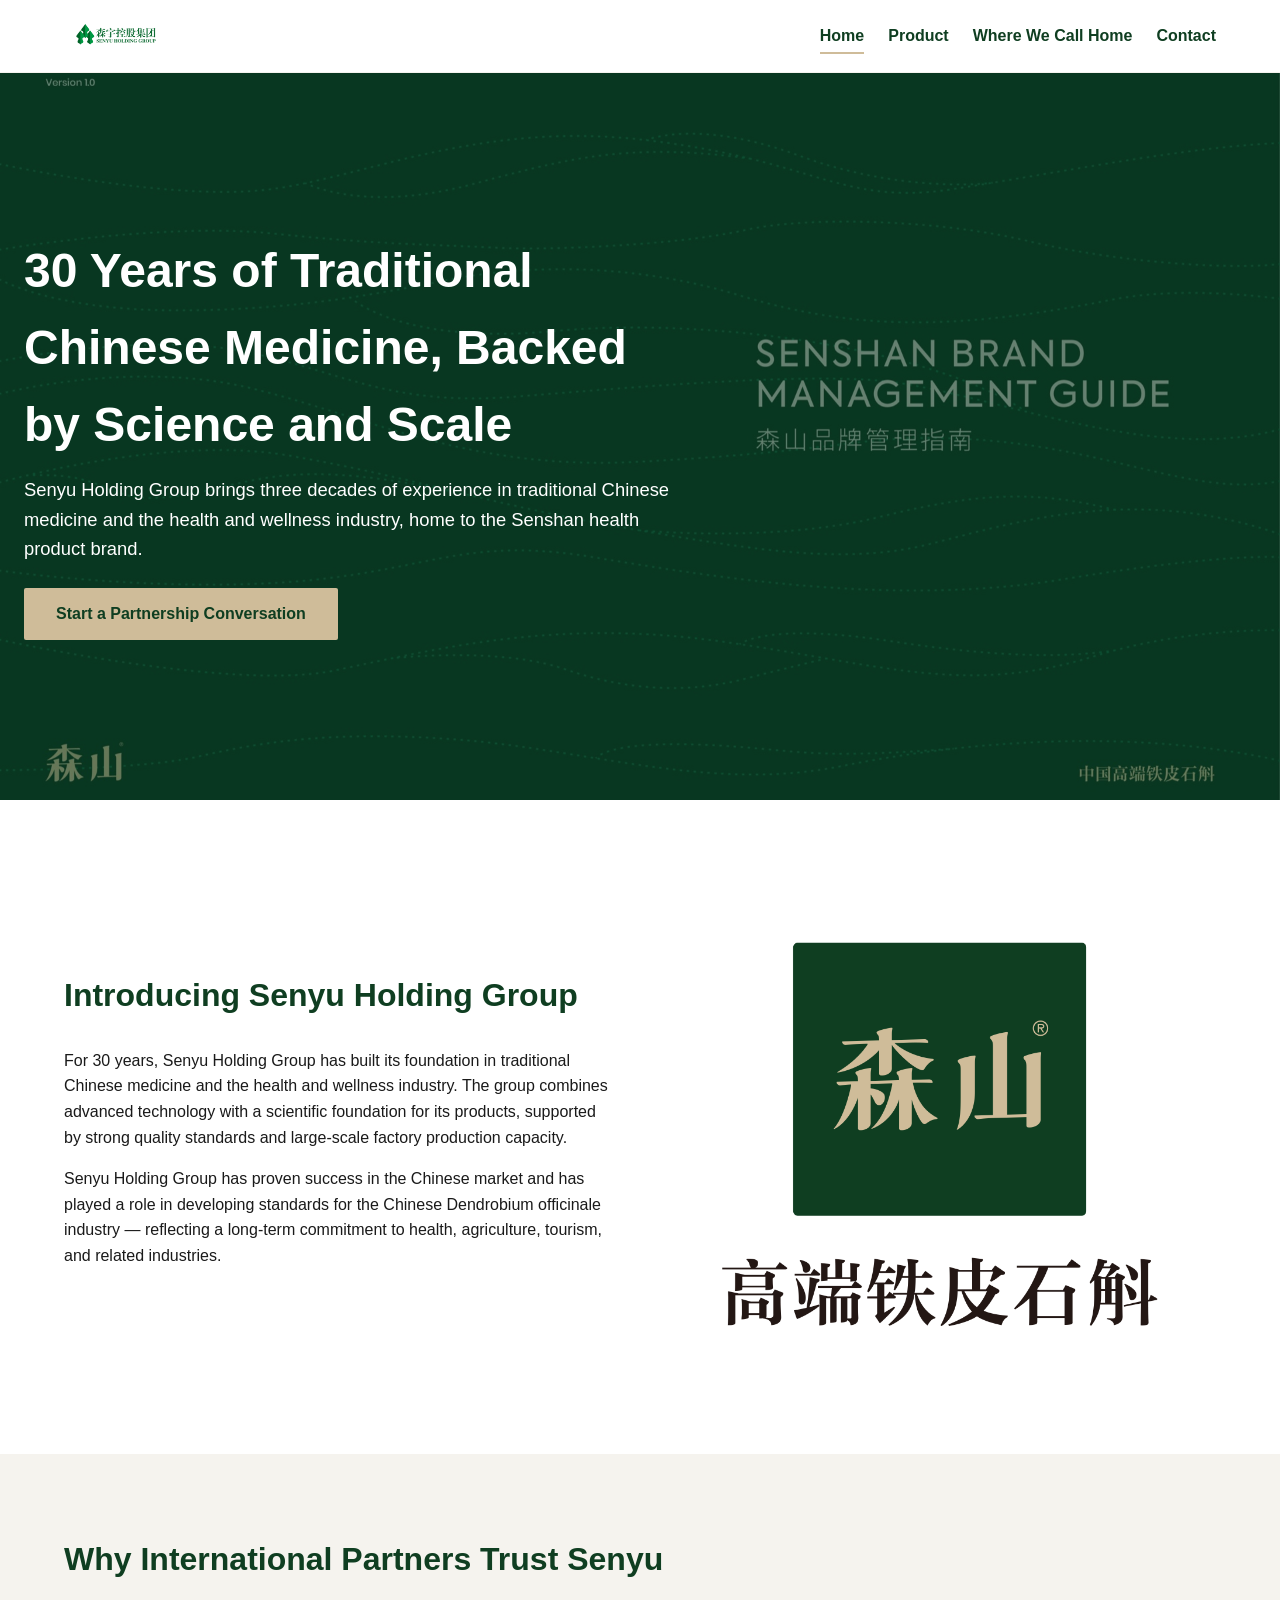
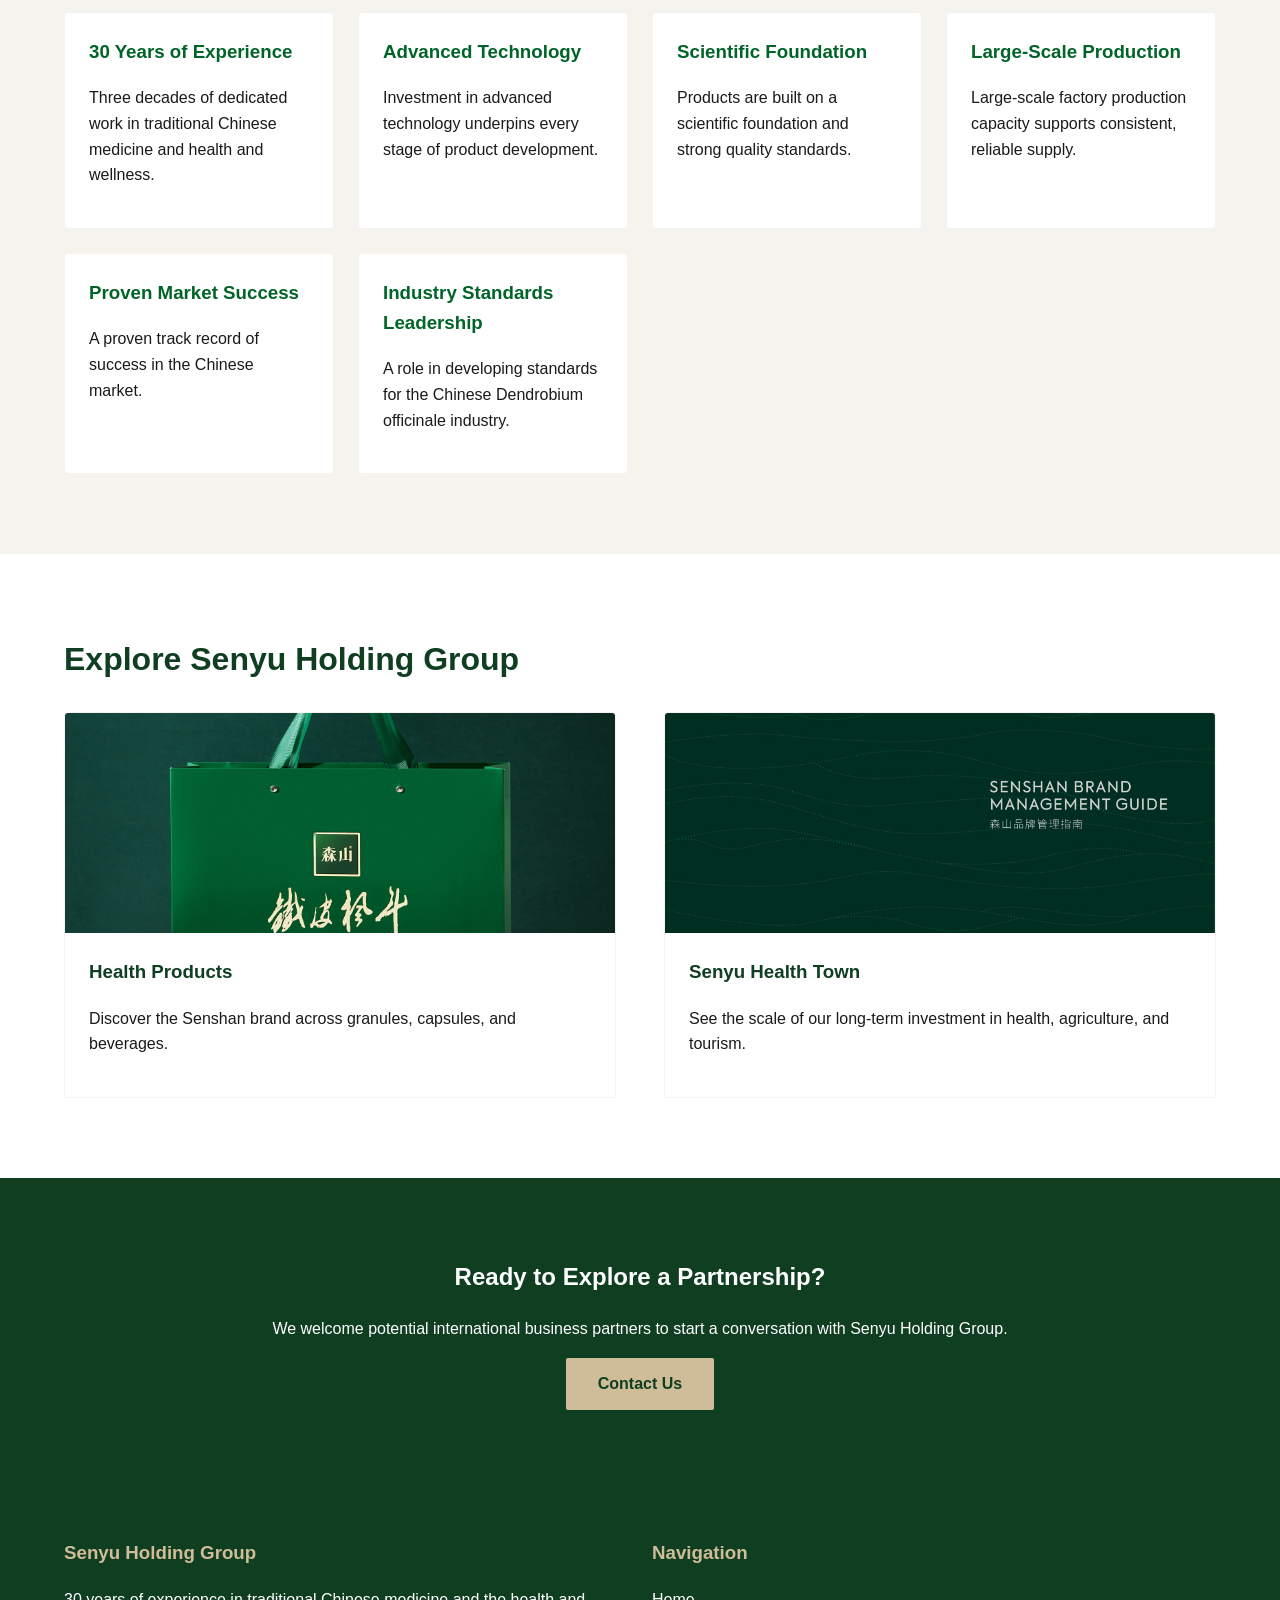
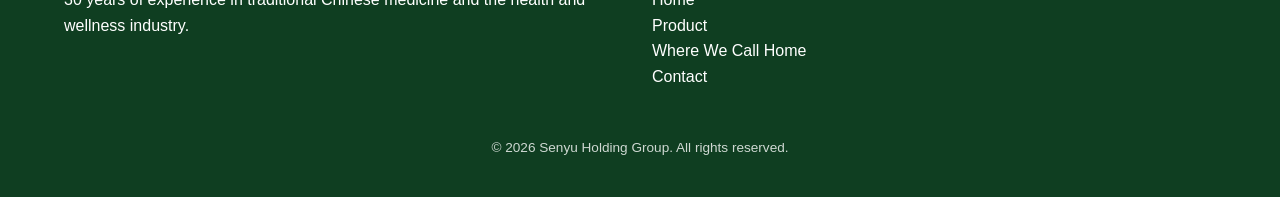
==== index.html @ 96825919 "push all" ====
<!DOCTYPE html>
<html lang="en">
<head>
  <meta charset="UTF-8">
  <meta name="viewport" content="width=device-width, initial-scale=1.0">
  <title>Senyu Holding Group | 30 Years in Traditional Chinese Medicine &amp; Wellness</title>
  <meta name="description" content="Senyu Holding Group is a Chinese company with 30 years of experience in traditional Chinese medicine and the health and wellness industry, home to the Senshan health product brand.">
  <link rel="icon" type="image/png" href="photo/branding/favicon.png">
  <link rel="stylesheet" href="stylesheets/styles.css">
</head>
<body>

  <header class="site-header">
    <div class="container">
      <a class="site-logo" href="index.html">
        <img src="photo/branding/senyu-logo-horizontal.png" alt="Senyu Holding Group logo">
      </a>
      <button class="nav-toggle" aria-label="Toggle navigation" aria-expanded="false" aria-controls="primary-navigation">&#9776;</button>
      <nav class="site-nav" id="primary-navigation">
        <ul>
          <li><a href="index.html" aria-current="page">Home</a></li>
          <li><a href="products.html">Product</a></li>
          <li><a href="health-town.html">Where We Call Home</a></li>
          <li><a href="contact.html">Contact</a></li>
        </ul>
      </nav>
    </div>
  </header>

  <main>

    <section class="hero" style="background-image: url('photo/branding/brand-guide-cover-hero.jpg');">
      <div class="hero-content">
        <h1>30 Years of Traditional Chinese Medicine, Backed by Science and Scale</h1>
        <p>Senyu Holding Group brings three decades of experience in traditional Chinese medicine and the health and wellness industry, home to the Senshan health product brand.</p>
        <a class="btn" href="contact.html">Start a Partnership Conversation</a>
      </div>
    </section>

    <section>
      <div class="container two-col">
        <div>
          <h2 class="section-title">Introducing Senyu Holding Group</h2>
          <p>For 30 years, Senyu Holding Group has built its foundation in traditional Chinese medicine and the health and wellness industry. The group combines advanced technology with a scientific foundation for its products, supported by strong quality standards and large-scale factory production capacity.</p>
          <p>Senyu Holding Group has proven success in the Chinese market and has played a role in developing standards for the Chinese Dendrobium officinale industry &mdash; reflecting a long-term commitment to health, agriculture, tourism, and related industries.</p>
        </div>
        <div>
          <img src="photo/branding/senshan-logo-gold-on-green.png" alt="Senshan brand mark, the health product brand of Senyu Holding Group">
        </div>
      </div>
    </section>

    <section class="alt">
      <div class="container">
        <h2 class="section-title">Why International Partners Trust Senyu</h2>
        <div class="facts-grid">
          <div class="fact-card">
            <h3>30 Years of Experience</h3>
            <p>Three decades of dedicated work in traditional Chinese medicine and health and wellness.</p>
          </div>
          <div class="fact-card">
            <h3>Advanced Technology</h3>
            <p>Investment in advanced technology underpins every stage of product development.</p>
          </div>
          <div class="fact-card">
            <h3>Scientific Foundation</h3>
            <p>Products are built on a scientific foundation and strong quality standards.</p>
          </div>
          <div class="fact-card">
            <h3>Large-Scale Production</h3>
            <p>Large-scale factory production capacity supports consistent, reliable supply.</p>
          </div>
          <div class="fact-card">
            <h3>Proven Market Success</h3>
            <p>A proven track record of success in the Chinese market.</p>
          </div>
          <div class="fact-card">
            <h3>Industry Standards Leadership</h3>
            <p>A role in developing standards for the Chinese Dendrobium officinale industry.</p>
          </div>
        </div>
      </div>
    </section>

    <section>
      <div class="container">
        <h2 class="section-title">Explore Senyu Holding Group</h2>
        <div class="promo-grid">
          <a class="promo-card" href="products.html">
            <img src="photo/granules/24pack/packaging.jpg" alt="Senshan health product packaging">
            <div class="promo-card-body">
              <h3>Health Products</h3>
              <p>Discover the Senshan brand across granules, capsules, and beverages.</p>
            </div>
          </a>
          <a class="promo-card" href="health-town.html">
            <img src="photo/branding/brand-guide-cover-hero.jpg" alt="Senshan brand identity artwork">
            <div class="promo-card-body">
              <h3>Senyu Health Town</h3>
              <p>See the scale of our long-term investment in health, agriculture, and tourism.</p>
            </div>
          </a>
        </div>
      </div>
    </section>

    <section class="cta-band">
      <div class="container">
        <h2>Ready to Explore a Partnership?</h2>
        <p>We welcome potential international business partners to start a conversation with Senyu Holding Group.</p>
        <a class="btn" href="contact.html">Contact Us</a>
      </div>
    </section>

  </main>

  <footer class="site-footer">
    <div class="container footer-grid">
      <div>
        <h3>Senyu Holding Group</h3>
        <p>30 years of experience in traditional Chinese medicine and the health and wellness industry.</p>
      </div>
      <div>
        <h3>Navigation</h3>
        <nav>
          <ul>
            <li><a href="index.html">Home</a></li>
            <li><a href="products.html">Product</a></li>
            <li><a href="health-town.html">Where We Call Home</a></li>
            <li><a href="contact.html">Contact</a></li>
          </ul>
        </nav>
      </div>
    </div>
    <p class="footer-bottom">&copy; 2026 Senyu Holding Group. All rights reserved.</p>
  </footer>

  <script src="script.js"></script>
</body>
</html>
---- stylesheets/styles.css ----
/* Senyu Holding Group — shared stylesheet for all pages */

:root {
  --color-primary: #006428;
  --color-primary-dark: #0f3e21;
  --color-accent: #cfbc99;
  --color-bg: #ffffff;
  --color-bg-alt: #f5f3ee;
  --color-text: #1a1a1a;
  --color-text-light: #ffffff;
  --max-width: 1200px;
  --spacing-sm: 0.75rem;
  --spacing-md: 1.5rem;
  --spacing-lg: 3rem;
  --spacing-xl: 5rem;
  --font-base: "Helvetica Neue", Arial, sans-serif;
}

* {
  box-sizing: border-box;
}

body {
  margin: 0;
  font-family: var(--font-base);
  color: var(--color-text);
  background-color: var(--color-bg);
  line-height: 1.6;
}

img {
  max-width: 100%;
  display: block;
}

a {
  color: inherit;
}

.container {
  max-width: var(--max-width);
  margin: 0 auto;
  padding: 0 var(--spacing-md);
}

/* Header / Navigation */

.site-header {
  background-color: var(--color-bg);
  border-bottom: 1px solid var(--color-bg-alt);
  position: sticky;
  top: 0;
  z-index: 10;
}

.site-header .container {
  display: flex;
  align-items: center;
  justify-content: space-between;
  padding-top: var(--spacing-sm);
  padding-bottom: var(--spacing-sm);
}

.site-logo img {
  height: 48px;
  width: auto;
}

.site-nav ul {
  list-style: none;
  display: flex;
  gap: var(--spacing-md);
  margin: 0;
  padding: 0;
}

.site-nav a {
  text-decoration: none;
  font-weight: 600;
  color: var(--color-primary-dark);
  padding: 0.5rem 0;
  border-bottom: 2px solid transparent;
}

.site-nav a:hover,
.site-nav a[aria-current="page"] {
  border-bottom-color: var(--color-accent);
}

.nav-toggle {
  display: none;
  background: none;
  border: none;
  font-size: 1.75rem;
  color: var(--color-primary-dark);
  cursor: pointer;
}

/* Hero */

.hero {
  position: relative;
  color: var(--color-text-light);
  background-color: var(--color-primary-dark);
  background-size: cover;
  background-position: center;
  min-height: 60vh;
  display: flex;
  align-items: center;
}

.hero::before {
  content: "";
  position: absolute;
  inset: 0;
  background: rgba(15, 62, 33, 0.55);
}

.hero-content {
  position: relative;
  z-index: 1;
  padding: var(--spacing-xl) var(--spacing-md);
  max-width: 720px;
}

.hero-content h1 {
  font-size: clamp(2rem, 5vw, 3rem);
  margin: 0 0 var(--spacing-sm);
}

.hero-content p {
  font-size: 1.15rem;
  margin: 0 0 var(--spacing-md);
}

/* Buttons */

.btn {
  display: inline-block;
  padding: 0.85rem 2rem;
  background-color: var(--color-accent);
  color: var(--color-primary-dark);
  font-weight: 700;
  text-decoration: none;
  border-radius: 2px;
}

.btn:hover {
  opacity: 0.9;
}

/* Sections */

section {
  padding: var(--spacing-xl) 0;
}

section.alt {
  background-color: var(--color-bg-alt);
}

.section-title {
  color: var(--color-primary-dark);
  font-size: 2rem;
  margin-top: 0;
}

.two-col {
  display: grid;
  grid-template-columns: 1fr 1fr;
  gap: var(--spacing-lg);
  align-items: center;
}

/* Trust signals grid */

.facts-grid {
  display: grid;
  grid-template-columns: repeat(auto-fit, minmax(220px, 1fr));
  gap: var(--spacing-md);
  margin-top: var(--spacing-md);
}

.fact-card {
  background-color: var(--color-bg);
  border: 1px solid var(--color-bg-alt);
  border-radius: 4px;
  padding: var(--spacing-md);
}

.fact-card h3 {
  color: var(--color-primary);
  margin-top: 0;
}

/* Page links / promo cards */

.promo-grid {
  display: grid;
  grid-template-columns: repeat(auto-fit, minmax(280px, 1fr));
  gap: var(--spacing-lg);
  margin-top: var(--spacing-md);
}

.promo-card {
  display: block;
  text-decoration: none;
  color: var(--color-text);
  border-radius: 4px;
  overflow: hidden;
  border: 1px solid var(--color-bg-alt);
}

.promo-card img {
  width: 100%;
  height: 220px;
  object-fit: cover;
}

.promo-card-body {
  padding: var(--spacing-md);
}

.promo-card-body h3 {
  color: var(--color-primary-dark);
  margin-top: 0;
}

/* CTA band */

.cta-band {
  background-color: var(--color-primary-dark);
  color: var(--color-text-light);
  text-align: center;
}

.cta-band h2 {
  margin-top: 0;
}

/* Footer */

.site-footer {
  background-color: var(--color-primary-dark);
  color: var(--color-text-light);
  padding: var(--spacing-lg) 0 var(--spacing-md);
}

.footer-grid {
  display: grid;
  grid-template-columns: repeat(auto-fit, minmax(200px, 1fr));
  gap: var(--spacing-md);
}

.footer-grid h3 {
  margin-top: 0;
  color: var(--color-accent);
}

.site-footer nav ul {
  list-style: none;
  margin: 0;
  padding: 0;
}

.site-footer nav a {
  text-decoration: none;
  color: var(--color-text-light);
}

.footer-bottom {
  text-align: center;
  margin-top: var(--spacing-lg);
  font-size: 0.85rem;
  opacity: 0.8;
}

/* Responsive */

@media (max-width: 768px) {
  .nav-toggle {
    display: block;
  }

  .site-nav {
    display: none;
    width: 100%;
  }

  .site-nav.is-open {
    display: block;
  }

  .site-nav ul {
    flex-direction: column;
    gap: 0;
  }

  .site-nav li {
    border-top: 1px solid var(--color-bg-alt);
  }

  .site-nav a {
    display: block;
    padding: var(--spacing-sm) 0;
  }

  .two-col {
    grid-template-columns: 1fr;
  }
}
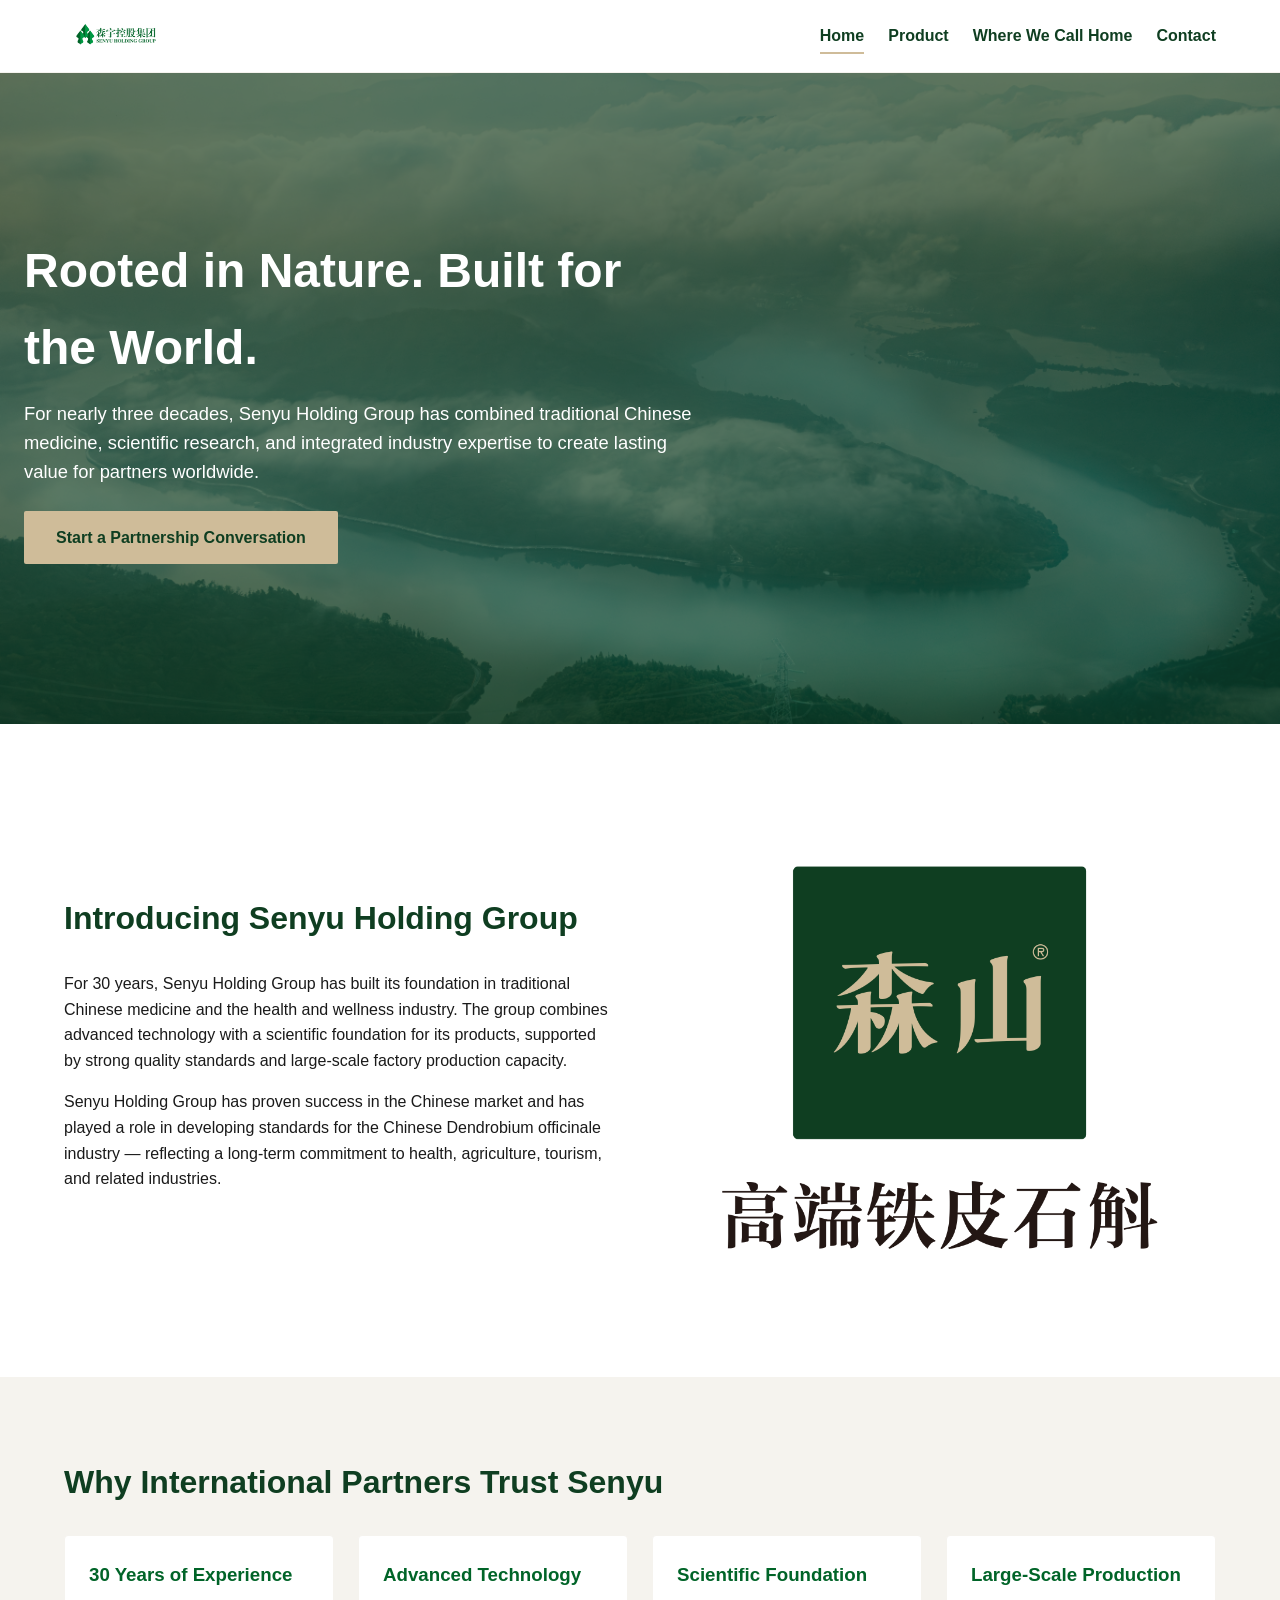
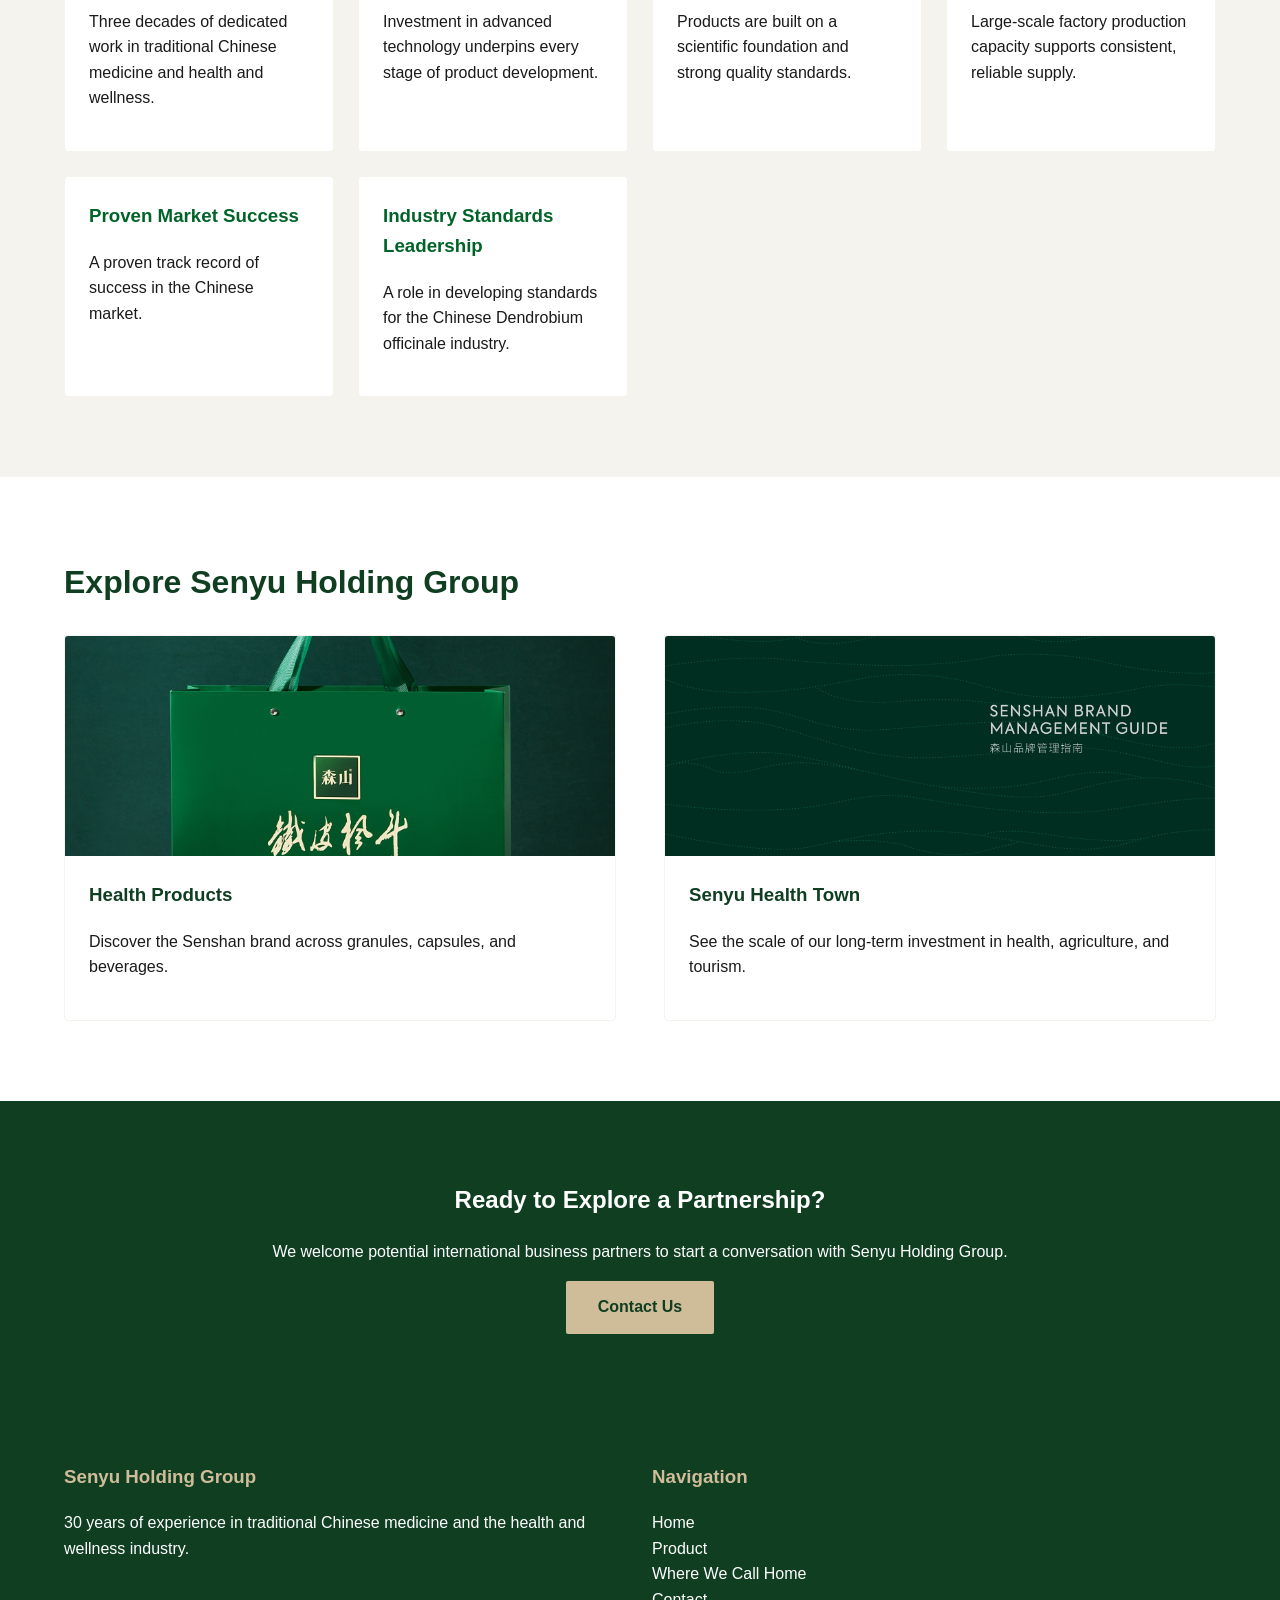
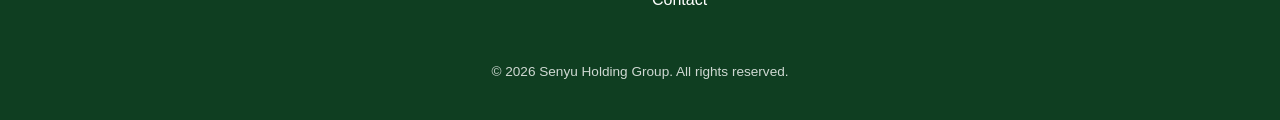
==== commit 015a6f7d: "Build contact page" ====
--- a/index.html
+++ b/index.html
@@ -29,10 +29,10 @@
 
   <main>
 
-    <section class="hero" style="background-image: url('photo/branding/brand-guide-cover-hero.jpg');">
+    <section class="hero" style="background-image: url('photo/branding/lishui-base-aerial.jpg');">
       <div class="hero-content">
-        <h1>30 Years of Traditional Chinese Medicine, Backed by Science and Scale</h1>
-        <p>Senyu Holding Group brings three decades of experience in traditional Chinese medicine and the health and wellness industry, home to the Senshan health product brand.</p>
+        <h1>Rooted in Nature. Built for the World.</h1>
+        <p>For nearly three decades, Senyu Holding Group has combined traditional Chinese medicine, scientific research, and integrated industry expertise to create lasting value for partners worldwide.</p>
         <a class="btn" href="contact.html">Start a Partnership Conversation</a>
       </div>
     </section>
--- a/stylesheets/styles.css
+++ b/stylesheets/styles.css
@@ -103,7 +103,7 @@
   color: var(--color-text-light);
   background-color: var(--color-primary-dark);
   background-size: cover;
-  background-position: center;
+  background-position: center 65%;
   min-height: 60vh;
   display: flex;
   align-items: center;
@@ -113,7 +113,7 @@
   content: "";
   position: absolute;
   inset: 0;
-  background: rgba(15, 62, 33, 0.55);
+  background: rgba(15, 62, 33, 0.65);
 }
 
 .hero-content {
@@ -226,6 +226,106 @@
   margin-top: 0;
 }
 
+/* Product cards */
+
+.product-grid {
+  display: grid;
+  grid-template-columns: repeat(auto-fit, minmax(260px, 1fr));
+  gap: var(--spacing-lg);
+  margin-top: var(--spacing-md);
+}
+
+.product-card {
+  background-color: var(--color-bg);
+  border-radius: 4px;
+  overflow: hidden;
+  border: 1px solid var(--color-bg-alt);
+}
+
+.product-card img {
+  width: 100%;
+  height: 240px;
+  object-fit: cover;
+}
+
+.product-card-body {
+  padding: var(--spacing-md);
+}
+
+.product-card-body h3 {
+  color: var(--color-primary-dark);
+  margin-top: 0;
+}
+
+/* Contact card */
+
+.contact-card {
+  background-color: var(--color-bg);
+  border: 1px solid var(--color-bg-alt);
+  border-radius: 4px;
+  padding: var(--spacing-md);
+  max-width: 420px;
+}
+
+.contact-card h3 {
+  color: var(--color-primary-dark);
+  margin-top: 0;
+}
+
+.contact-email {
+  color: var(--color-primary);
+  font-size: 1.15rem;
+  font-weight: 700;
+  text-decoration: none;
+}
+
+.contact-email:hover {
+  text-decoration: underline;
+}
+
+/* Inquiry form */
+
+.form-note {
+  font-style: italic;
+  color: var(--color-primary-dark);
+}
+
+.inquiry-form {
+  display: grid;
+  gap: var(--spacing-md);
+  max-width: 560px;
+  margin-top: var(--spacing-md);
+}
+
+.form-field {
+  display: flex;
+  flex-direction: column;
+  gap: 0.4rem;
+}
+
+.form-field label {
+  font-weight: 600;
+  color: var(--color-primary-dark);
+}
+
+.form-field input,
+.form-field select,
+.form-field textarea {
+  font: inherit;
+  padding: 0.6rem 0.75rem;
+  border: 1px solid var(--color-bg-alt);
+  border-radius: 4px;
+  background-color: var(--color-bg);
+  color: var(--color-text);
+}
+
+.inquiry-form .btn {
+  justify-self: start;
+  border: none;
+  cursor: not-allowed;
+  opacity: 0.7;
+}
+
 /* CTA band */
 
 .cta-band {
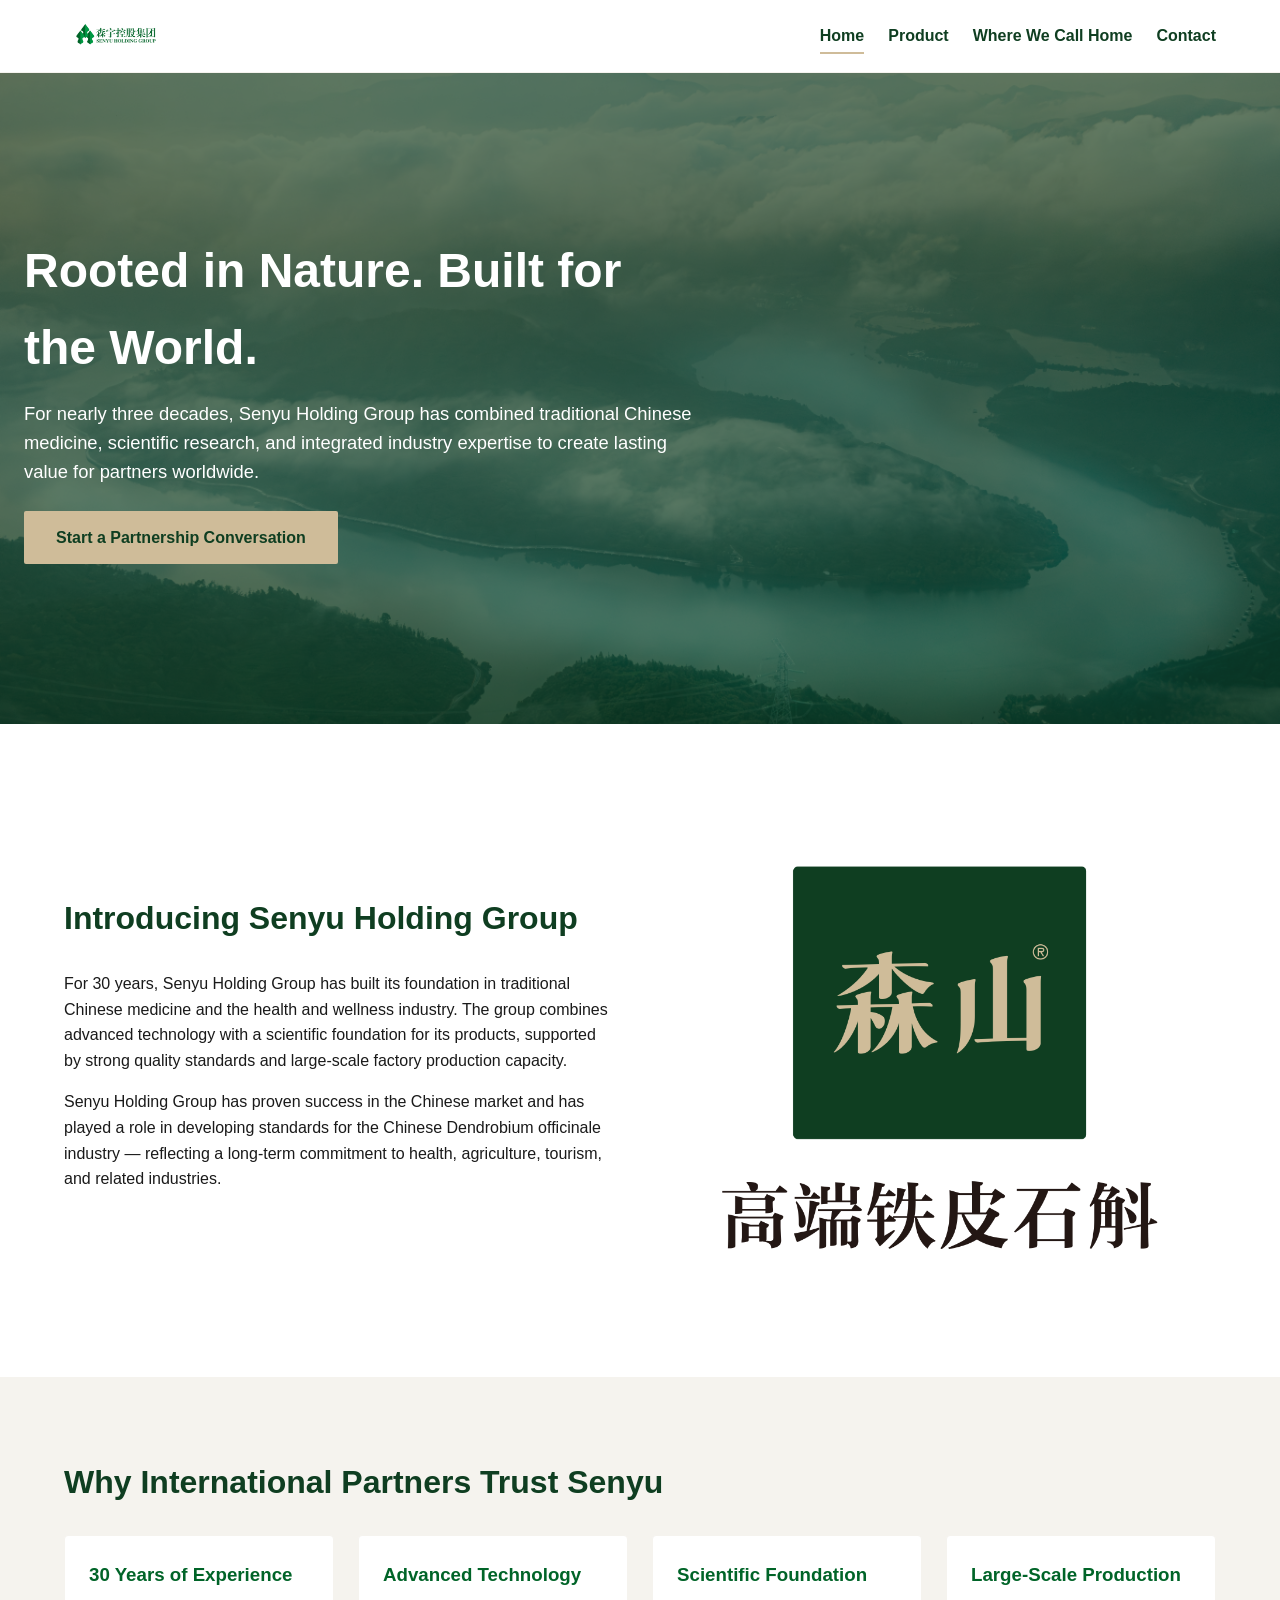
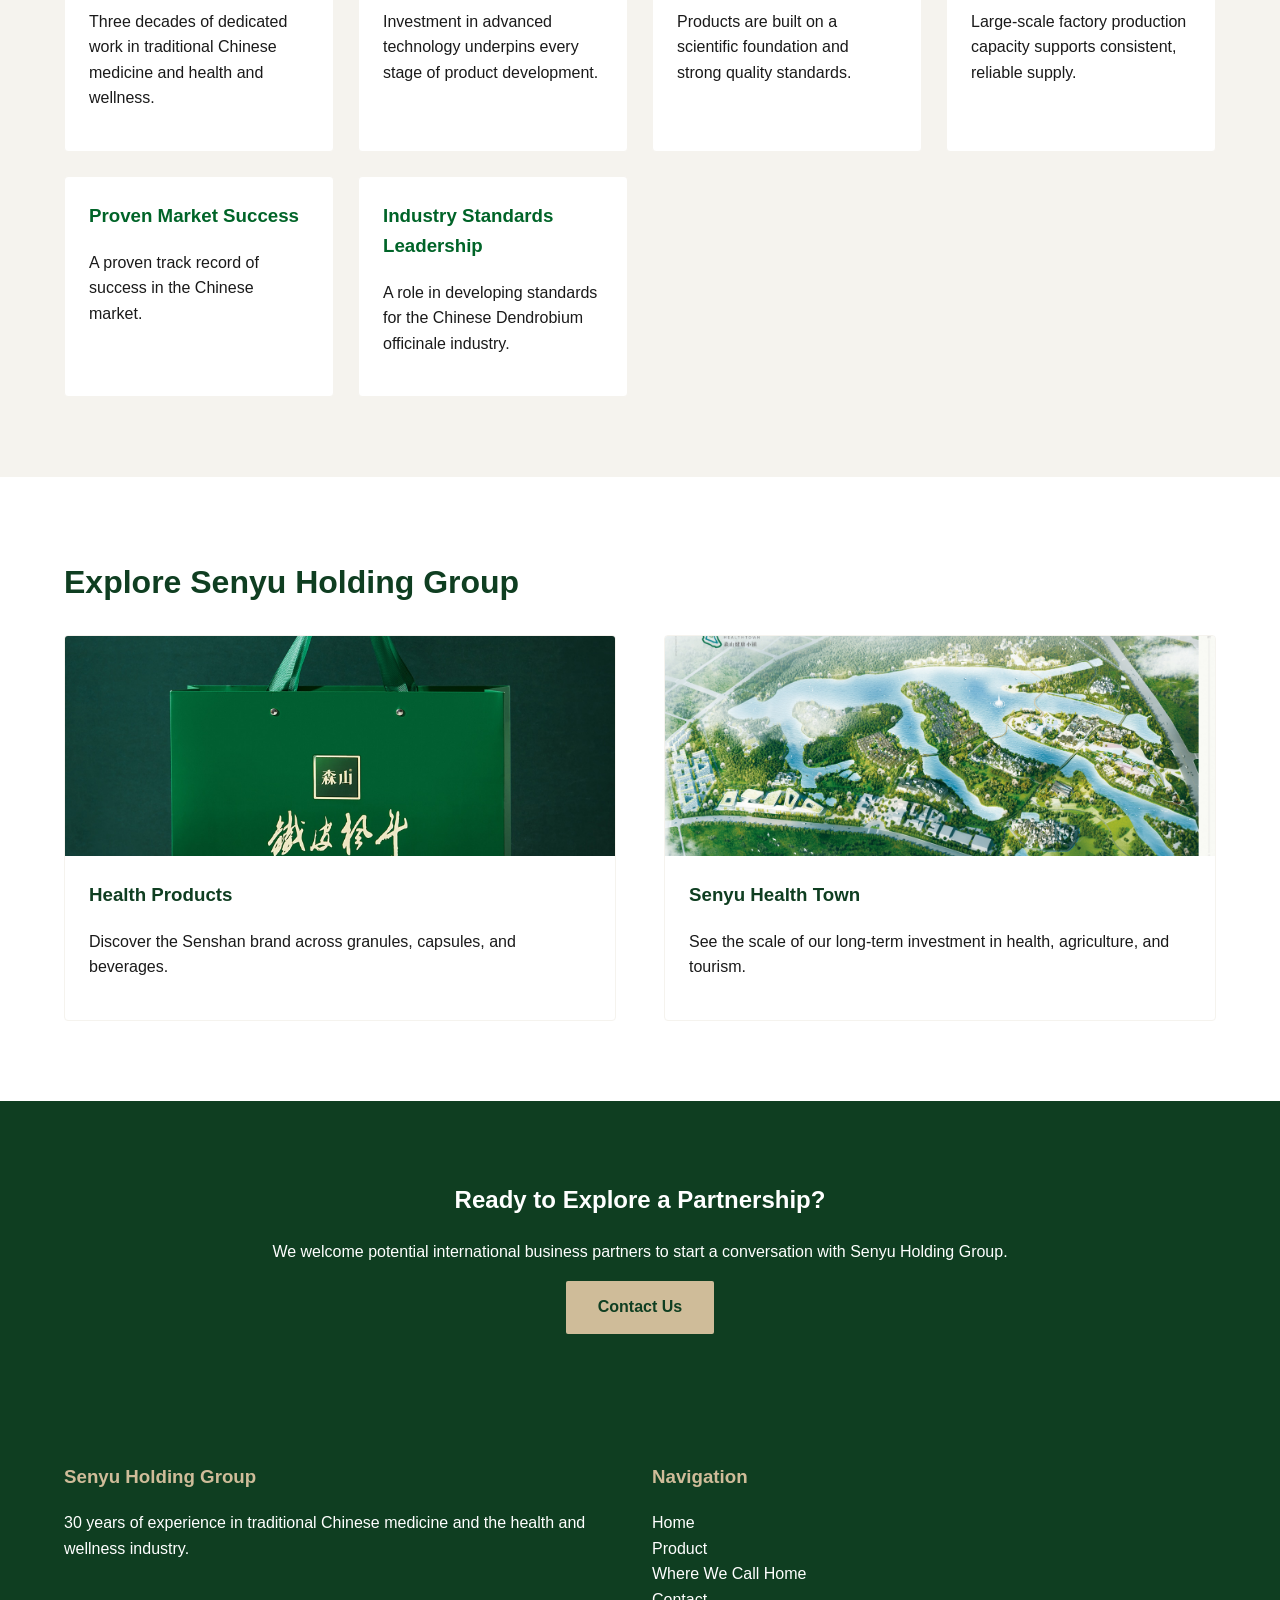
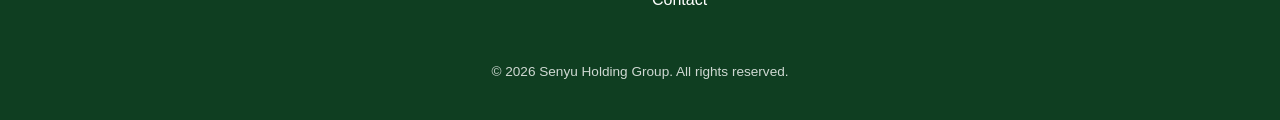
==== commit b57b4501: "push index, product, health town and contact.html to commit" ====
--- a/index.html
+++ b/index.html
@@ -94,7 +94,7 @@
             </div>
           </a>
           <a class="promo-card" href="health-town.html">
-            <img src="photo/branding/brand-guide-cover-hero.jpg" alt="Senshan brand identity artwork">
+            <img src="photo/branding/senshan-healthtown-masterplan.jpg" alt="Senyu Health Town masterplan illustration">
             <div class="promo-card-body">
               <h3>Senyu Health Town</h3>
               <p>See the scale of our long-term investment in health, agriculture, and tourism.</p>
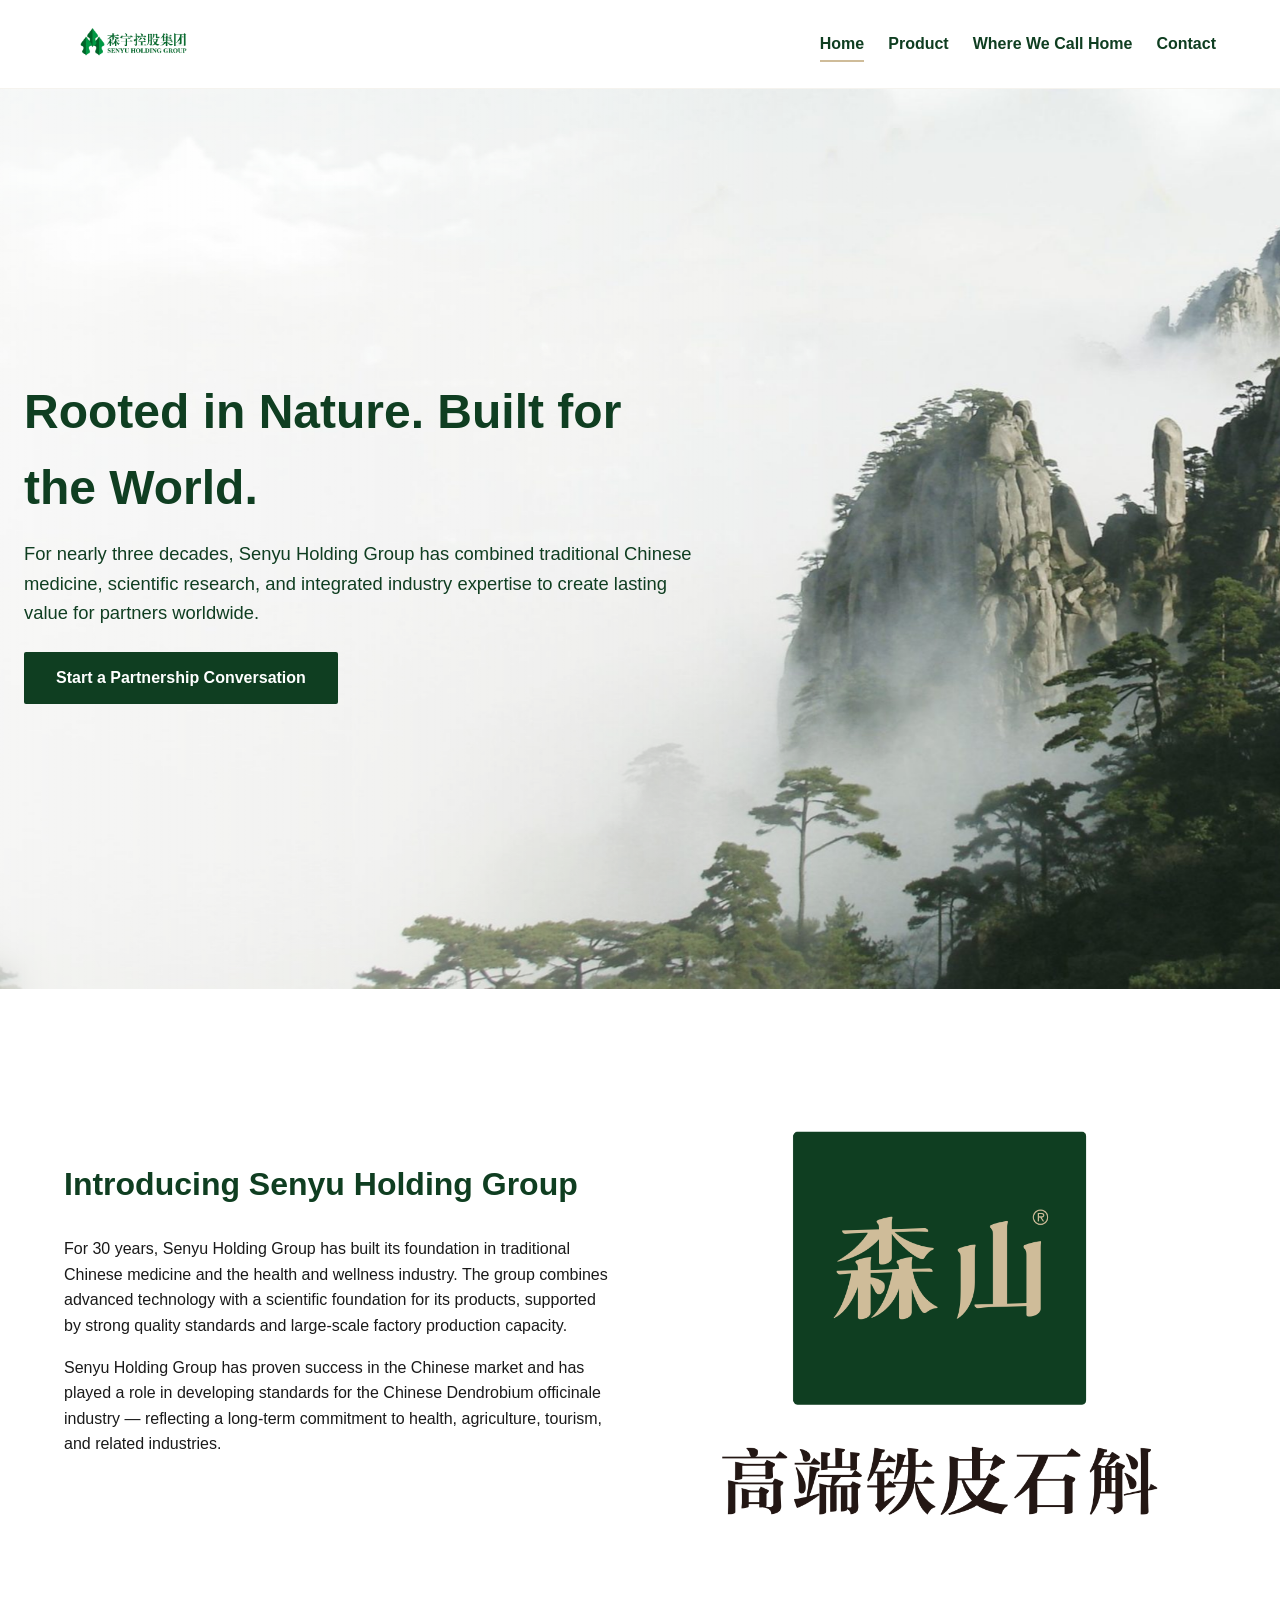
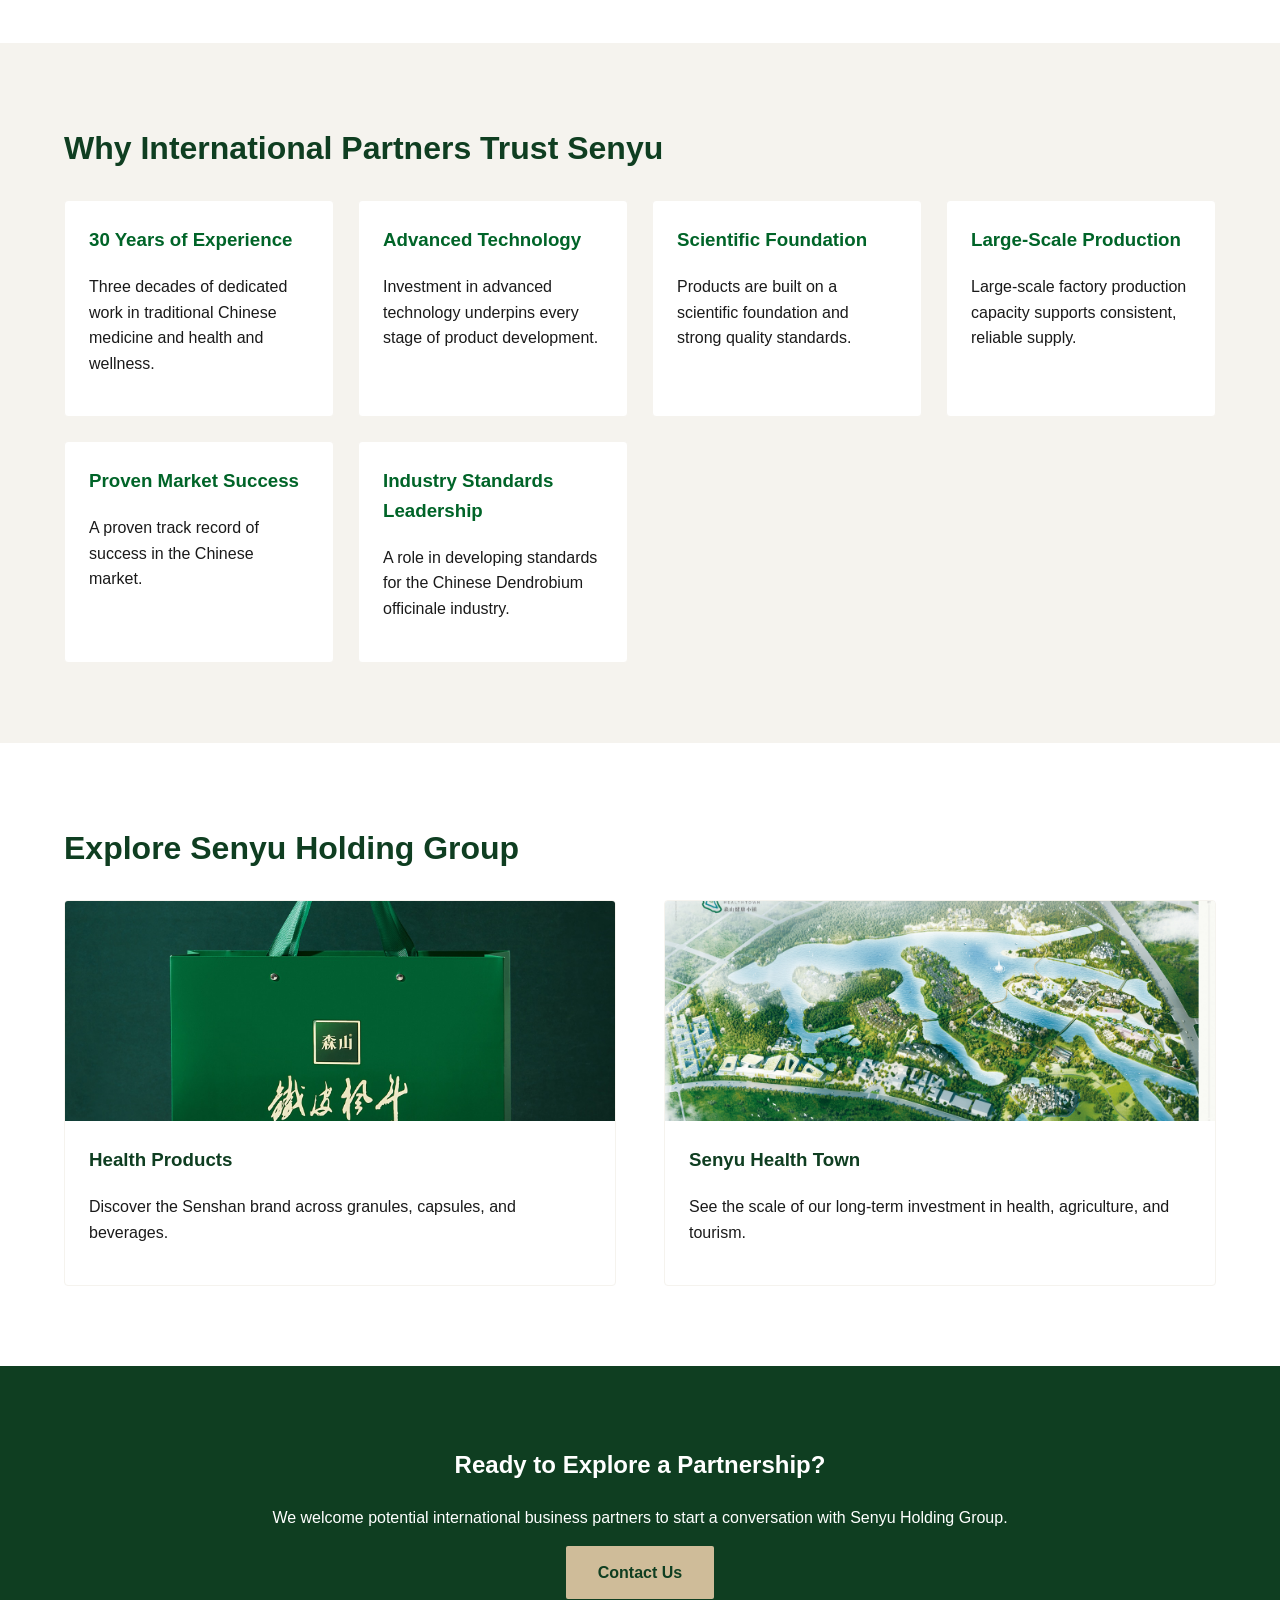
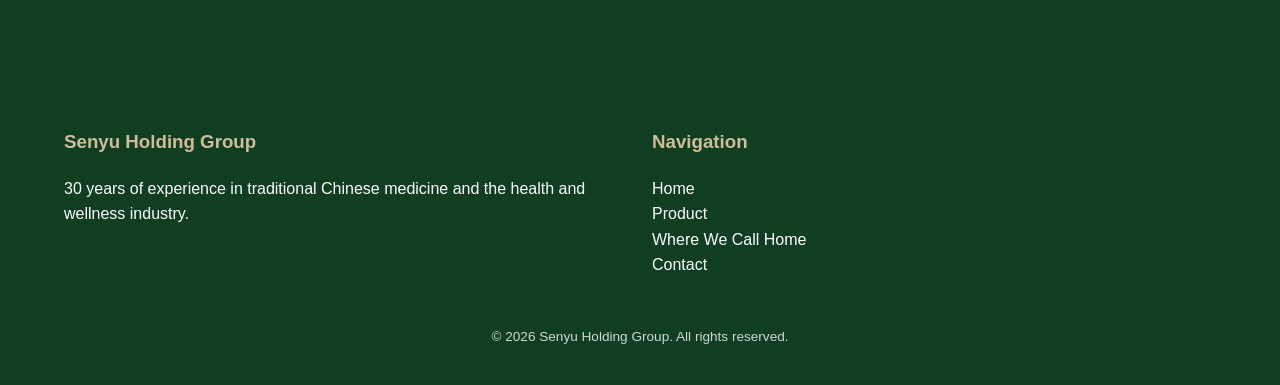
==== commit ea0434fc: "feat: add scrollable Senyu mountain hero from client feedback" ====
--- a/index.html
+++ b/index.html
@@ -29,7 +29,8 @@
 
   <main>
 
-    <section class="hero" style="background-image: url('photo/branding/lishui-base-aerial.jpg');">
+    <section class="hero hero--home">
+      <div class="hero-media" style="background-image: url('photo/branding/senshan-mountain-hero.jpg');" aria-hidden="true"></div>
       <div class="hero-content">
         <h1>Rooted in Nature. Built for the World.</h1>
         <p>For nearly three decades, Senyu Holding Group has combined traditional Chinese medicine, scientific research, and integrated industry expertise to create lasting value for partners worldwide.</p>
--- a/stylesheets/styles.css
+++ b/stylesheets/styles.css
@@ -62,7 +62,7 @@
 }
 
 .site-logo img {
-  height: 48px;
+  height: 64px;
   width: auto;
 }
 
@@ -133,6 +133,49 @@
   margin: 0 0 var(--spacing-md);
 }
 
+/* Home hero: full-screen misty mountain with gentle parallax */
+
+.hero--home {
+  min-height: 100vh;
+  min-height: 100svh;
+  overflow: hidden;
+  color: var(--color-primary-dark);
+  background-color: var(--color-bg-alt);
+}
+
+.hero--home .hero-media {
+  position: absolute;
+  left: 0;
+  right: 0;
+  top: -20%;
+  bottom: 0;
+  z-index: 0;
+  background-size: cover;
+  background-position: 35% center;
+  transform: translate3d(0, var(--hero-shift, 0px), 0);
+  will-change: transform;
+}
+
+.hero--home::before {
+  z-index: 1;
+  background: linear-gradient(90deg, rgba(255, 255, 255, 0.55) 0%, rgba(255, 255, 255, 0.25) 45%, rgba(255, 255, 255, 0) 70%);
+}
+
+.hero--home .hero-content {
+  z-index: 2;
+}
+
+.hero--home .btn {
+  background-color: var(--color-primary-dark);
+  color: var(--color-text-light);
+}
+
+@media (prefers-reduced-motion: reduce) {
+  .hero--home .hero-media {
+    transform: none;
+  }
+}
+
 /* Buttons */
 
 .btn {
@@ -378,6 +421,10 @@
 /* Responsive */
 
 @media (max-width: 768px) {
+  .site-logo img {
+    height: 48px;
+  }
+
   .nav-toggle {
     display: block;
   }
@@ -408,4 +455,16 @@
   .two-col {
     grid-template-columns: 1fr;
   }
-}
+
+  .hero--home {
+    align-items: flex-start;
+  }
+
+  .hero--home .hero-media {
+    background-position: 75% center;
+  }
+
+  .hero--home::before {
+    background: linear-gradient(180deg, rgba(255, 255, 255, 0.8) 0%, rgba(255, 255, 255, 0.6) 60%, rgba(255, 255, 255, 0) 85%);
+  }
+}
